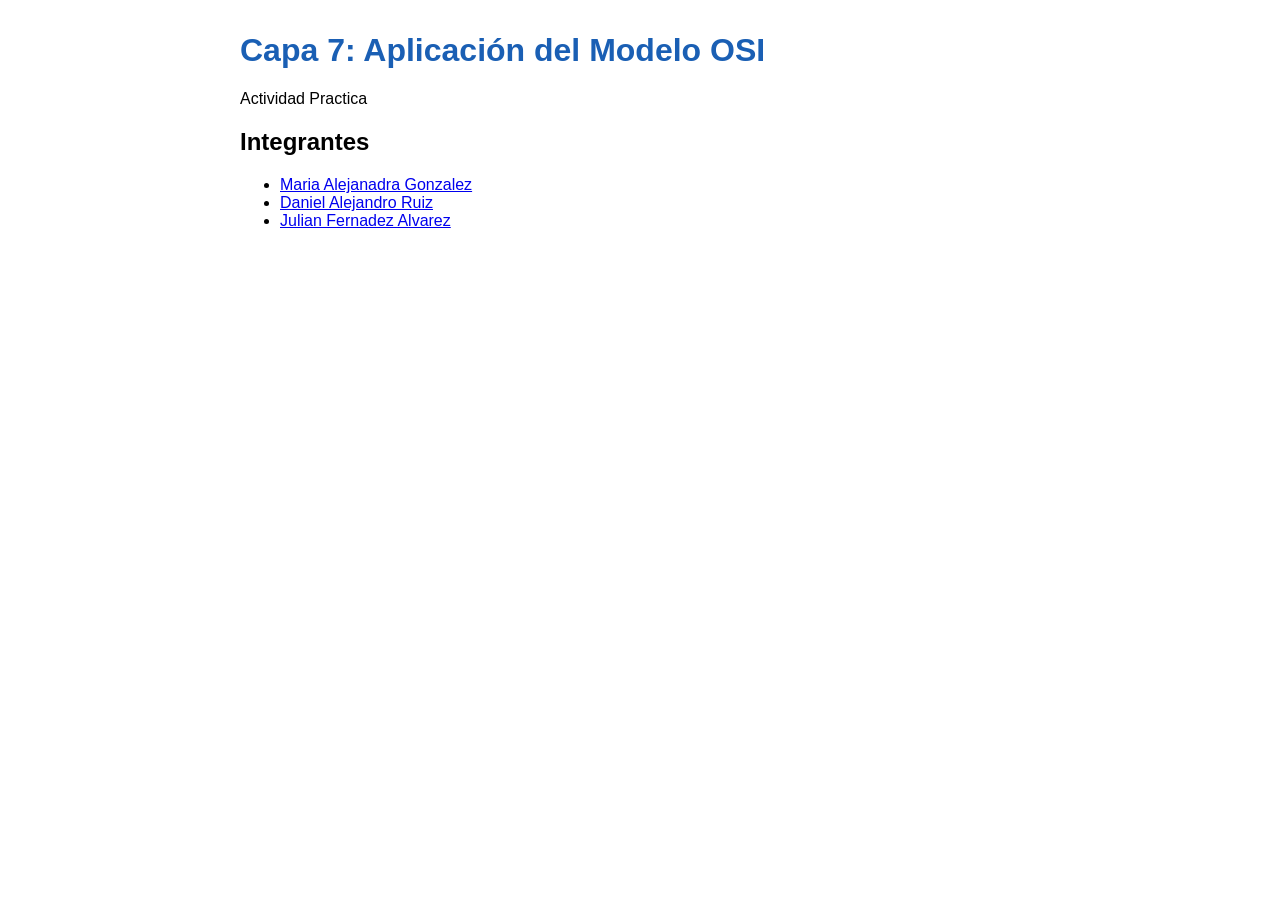
==== index.html @ 71e3ebeb "Primer commit: sitio HTML Capa 7" ====
<!DOCTYPE html>
<html lang="es">
<head>
  <meta charset="UTF-8">
  <title>Capa 7 - Modelo OSI</title>
  <link rel="stylesheet" href="css/estilo.css">
</head>
<body>
  <h1>Capa 7: Aplicación del Modelo OSI</h1>
  <p>Actividad Practica</p>
  <h2>Integrantes</h2>
  <ul>
    <li><a href="integrantes/integrante1.html">Maria Alejanadra Gonzalez</a></li>
    <li><a href="integrantes/integrante2.html">Daniel Alejandro Ruiz</a></li>
    <li><a href="integrantes/integrante3.html">Julian Fernadez Alvarez</a></li>
  </ul>
</body>
</html>
---- css/estilo.css ----
body { font-family: Arial, sans-serif; max-width: 800px; margin: 2rem auto; padding: 0 1rem; }
h1 { color: #1a5fb4; }
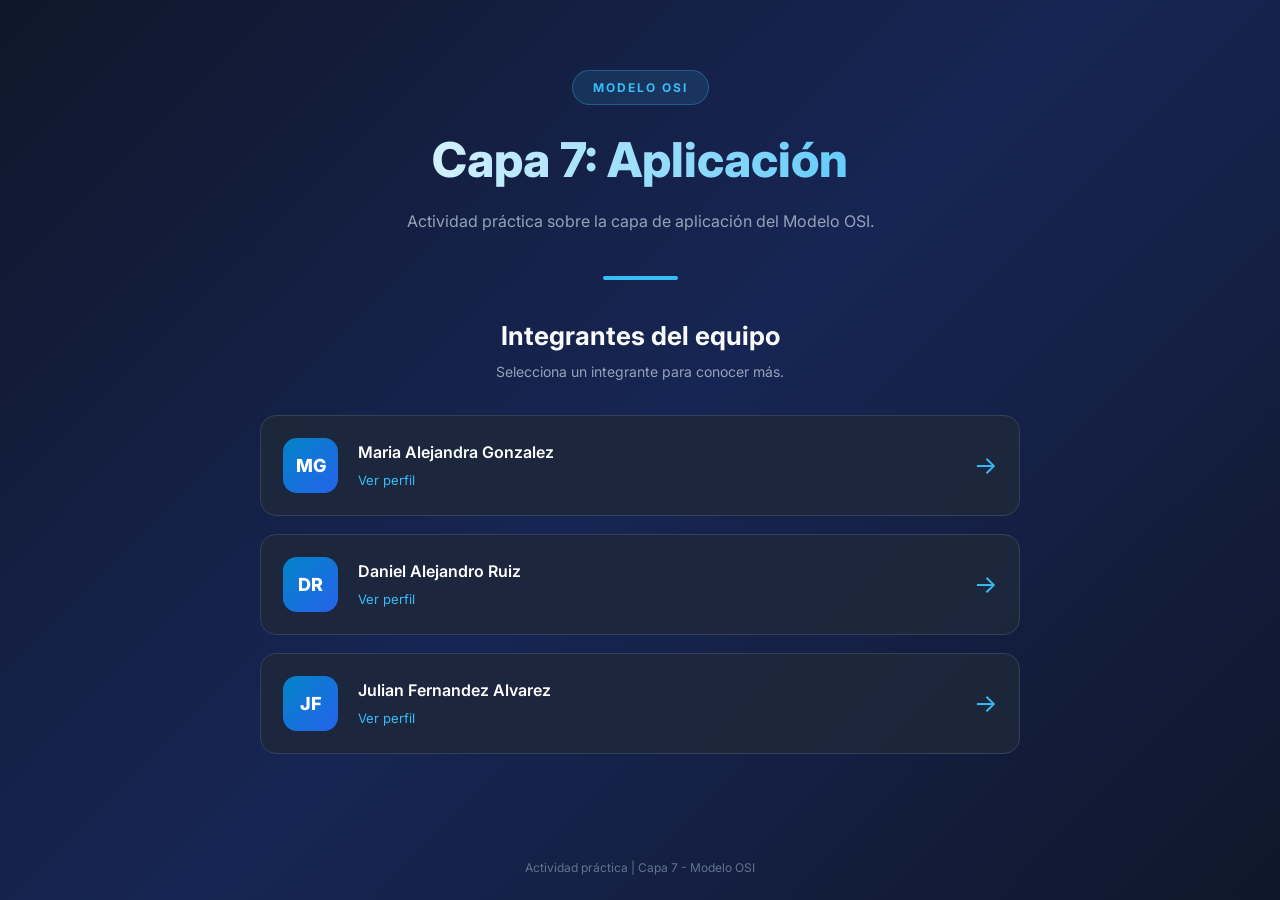
==== commit 77e1e159: "add: new styles in to page and my info" ====
--- a/index.html
+++ b/index.html
@@ -1,18 +1,66 @@
+
 <!DOCTYPE html>
 <html lang="es">
 <head>
   <meta charset="UTF-8">
+  <meta name="viewport" content="width=device-width, initial-scale=1.0">
   <title>Capa 7 - Modelo OSI</title>
   <link rel="stylesheet" href="css/estilo.css">
 </head>
 <body>
-  <h1>Capa 7: Aplicación del Modelo OSI</h1>
-  <p>Actividad Practica</p>
-  <h2>Integrantes</h2>
-  <ul>
-    <li><a href="integrantes/integrante1.html">Maria Alejanadra Gonzalez</a></li>
-    <li><a href="integrantes/integrante2.html">Daniel Alejandro Ruiz</a></li>
-    <li><a href="integrantes/integrante3.html">Julian Fernadez Alvarez</a></li>
-  </ul>
+
+  <main class="contenedor">
+    <div class="etiqueta">MODELO OSI</div>
+
+    <h1>Capa 7: Aplicación</h1>
+
+    <p class="descripcion">
+      Actividad práctica sobre la capa de aplicación
+      del Modelo OSI.
+    </p>
+
+    <div class="linea"></div>
+
+    <h2>Integrantes del equipo</h2>
+    <p class="subtitulo">
+      Selecciona un integrante para conocer más.
+    </p>
+
+    <div class="integrantes">
+
+      <a href="integrantes/integrante1.html" class="tarjeta">
+        <div class="avatar">MG</div>
+        <div class="informacion">
+          <h3>Maria Alejandra Gonzalez</h3>
+          <span>Ver perfil</span>
+        </div>
+        <span class="flecha">→</span>
+      </a>
+
+      <a href="integrantes/integrante2.html" class="tarjeta">
+        <div class="avatar">DR</div>
+        <div class="informacion">
+          <h3>Daniel Alejandro Ruiz</h3>
+          <span>Ver perfil</span>
+        </div>
+        <span class="flecha">→</span>
+      </a>
+
+      <a href="integrantes/integrante3.html" class="tarjeta">
+        <div class="avatar">JF</div>
+        <div class="informacion">
+          <h3>Julian Fernandez Alvarez</h3>
+          <span>Ver perfil</span>
+        </div>
+        <span class="flecha">→</span>
+      </a>
+
+    </div>
+  </main>
+
+  <footer>
+    Actividad práctica | Capa 7 - Modelo OSI
+  </footer>
+
 </body>
-</html>+</html>
--- a/css/estilo.css
+++ b/css/estilo.css
@@ -1,2 +1,377 @@
-body { font-family: Arial, sans-serif; max-width: 800px; margin: 2rem auto; padding: 0 1rem; }
-h1 { color: #1a5fb4; }+
+@import url('https://fonts.googleapis.com/css2?family=Inter:wght@400;500;600;700;800&display=swap');
+
+* {
+  margin: 0;
+  padding: 0;
+  box-sizing: border-box;
+}
+
+body {
+  font-family: 'Inter', sans-serif;
+  background: linear-gradient(135deg, #0f172a, #172554, #0f172a);
+  color: #f8fafc;
+  min-height: 100vh;
+  display: flex;
+  flex-direction: column;
+  align-items: center;
+  padding: 70px 20px 25px;
+}
+
+.contenedor {
+  width: 100%;
+  max-width: 760px;
+  text-align: center;
+}
+
+.etiqueta {
+  display: inline-block;
+  background: rgba(56, 189, 248, 0.12);
+  border: 1px solid rgba(56, 189, 248, 0.3);
+  color: #38bdf8;
+  padding: 9px 20px;
+  border-radius: 30px;
+  font-size: 12px;
+  font-weight: 700;
+  letter-spacing: 2px;
+  margin-bottom: 25px;
+}
+
+h1 {
+  font-size: clamp(32px, 6vw, 48px);
+  font-weight: 800;
+  margin-bottom: 18px;
+  background: linear-gradient(90deg, #ffffff, #38bdf8);
+  background-clip: text;
+  -webkit-background-clip: text;
+  -webkit-text-fill-color: transparent;
+}
+
+.descripcion {
+  color: #94a3b8;
+  font-size: 16px;
+  line-height: 1.8;
+}
+
+.linea {
+  width: 75px;
+  height: 4px;
+  background: #38bdf8;
+  border-radius: 10px;
+  margin: 40px auto;
+}
+
+h2 {
+  font-size: 26px;
+  margin-bottom: 12px;
+}
+
+.subtitulo {
+  color: #94a3b8;
+  font-size: 14px;
+  margin-bottom: 35px;
+}
+
+.integrantes {
+  display: flex;
+  flex-direction: column;
+  gap: 18px;
+}
+
+.tarjeta {
+  display: flex;
+  align-items: center;
+  gap: 20px;
+  text-align: left;
+  padding: 22px;
+  background: rgba(30, 41, 59, 0.85);
+  border: 1px solid #334155;
+  border-radius: 16px;
+  text-decoration: none;
+  color: white;
+  transition: all 0.3s ease;
+}
+
+.tarjeta:hover {
+  transform: translateY(-5px);
+  border-color: #38bdf8;
+  background: #1e3a5f;
+  box-shadow: 0 12px 30px rgba(56, 189, 248, 0.12);
+}
+
+.avatar {
+  width: 55px;
+  height: 55px;
+  min-width: 55px;
+  display: flex;
+  justify-content: center;
+  align-items: center;
+  border-radius: 14px;
+  background: linear-gradient(135deg, #0284c7, #2563eb);
+  font-weight: 800;
+  font-size: 18px;
+}
+
+.informacion {
+  flex: 1;
+}
+
+.informacion h3 {
+  font-size: 16px;
+  font-weight: 600;
+  margin-bottom: 7px;
+}
+
+.informacion span {
+  font-size: 13px;
+  color: #38bdf8;
+}
+
+.flecha {
+  font-size: 25px;
+  color: #38bdf8;
+  transition: transform 0.3s;
+}
+
+.tarjeta:hover .flecha {
+  transform: translateX(6px);
+}
+
+.tarjeta:focus-visible {
+  outline: 3px solid #38bdf8;
+  outline-offset: 4px;
+}
+
+footer {
+  margin-top: auto;
+  padding-top: 60px;
+  text-align: center;
+  font-size: 12px;
+  color: #64748b;
+}
+
+@media (max-width: 600px) {
+  body {
+    padding-top: 45px;
+  }
+
+  .tarjeta {
+    padding: 16px;
+    gap: 14px;
+  }
+
+  .informacion h3 {
+    font-size: 14px;
+  }
+
+  .avatar {
+    width: 45px;
+    height: 45px;
+    min-width: 45px;
+  }
+}
+
+
+/* ===================================
+   PÁGINAS DE INTEGRANTES
+=================================== */
+
+.pagina-perfil {
+  padding-top: 45px;
+}
+
+.perfil-contenedor {
+  width: 100%;
+  max-width: 850px;
+}
+
+.perfil-header {
+  text-align: center;
+  margin-bottom: 55px;
+}
+
+.perfil-avatar {
+  width: 85px;
+  height: 85px;
+  margin: 0 auto 25px;
+  border-radius: 24px;
+  background: linear-gradient(135deg, #0284c7, #2563eb);
+  display: flex;
+  align-items: center;
+  justify-content: center;
+  font-size: 30px;
+  font-weight: 800;
+  color: white;
+  box-shadow: 0 10px 35px rgba(56, 189, 248, 0.2);
+}
+
+.perfil-header h1 {
+  font-size: clamp(28px, 5vw, 42px);
+  margin: 20px 0;
+}
+
+.perfil-seccion {
+  margin-bottom: 45px;
+}
+
+.perfil-seccion h2 {
+  font-size: 25px;
+  margin-bottom: 20px;
+  color: #f8fafc;
+}
+
+.perfil-subtitulo {
+  color: #94a3b8;
+  font-size: 14px;
+  margin-bottom: 25px;
+}
+
+.perfil-card {
+  background: rgba(30, 41, 59, 0.85);
+  border: 1px solid #334155;
+  border-radius: 18px;
+  padding: 30px;
+  margin-bottom: 22px;
+  transition: border-color 0.3s ease;
+}
+
+.perfil-card:hover {
+  border-color: #38bdf8;
+}
+
+.perfil-card h3 {
+  color: #f8fafc;
+  font-size: 21px;
+  margin: 12px 0 20px;
+  line-height: 1.5;
+}
+
+.perfil-card p {
+  color: #cbd5e1;
+  font-size: 15px;
+  line-height: 1.9;
+  margin-bottom: 16px;
+}
+
+.perfil-card p:last-child {
+  margin-bottom: 0;
+}
+
+.tema-numero {
+  color: #38bdf8;
+  font-size: 12px;
+  font-weight: 700;
+  letter-spacing: 1.5px;
+}
+
+.osi-imagen {
+  display: flex;
+  justify-content: center;
+  padding: 20px;
+  margin: 25px 0;
+  background: #0f172a;
+  border-radius: 14px;
+}
+
+.osi-imagen img {
+  max-width: 100%;
+  height: auto;
+  border-radius: 8px;
+}
+
+.lista-capas {
+  list-style: none;
+  counter-reset: capa;
+  display: flex;
+  flex-direction: column;
+  gap: 12px;
+}
+
+.lista-capas li {
+  counter-increment: capa;
+  position: relative;
+  padding: 20px 20px 20px 65px;
+  background: #0f172a;
+  border: 1px solid #334155;
+  border-radius: 12px;
+}
+
+.lista-capas li::before {
+  content: counter(capa);
+  position: absolute;
+  top: 19px;
+  left: 18px;
+  width: 32px;
+  height: 32px;
+  background: #075985;
+  color: #7dd3fc;
+  border-radius: 9px;
+  display: flex;
+  justify-content: center;
+  align-items: center;
+  font-size: 14px;
+  font-weight: 700;
+}
+
+.lista-capas strong {
+  display: block;
+  color: #38bdf8;
+  margin-bottom: 8px;
+  font-size: 16px;
+}
+
+.lista-capas p {
+  margin: 0;
+  font-size: 14px;
+}
+
+.perfil-volver {
+  display: inline-flex;
+  align-items: center;
+  justify-content: center;
+  padding: 14px 25px;
+  background: #0284c7;
+  color: white;
+  text-decoration: none;
+  font-size: 14px;
+  font-weight: 600;
+  border-radius: 10px;
+  transition: all 0.3s ease;
+}
+
+.perfil-volver:hover {
+  background: #0369a1;
+  transform: translateX(-4px);
+}
+
+.perfil-volver:focus-visible {
+  outline: 3px solid #38bdf8;
+  outline-offset: 4px;
+}
+
+/* DISEÑO RESPONSIVE */
+
+@media (max-width: 600px) {
+  .perfil-card {
+    padding: 20px;
+  }
+
+  .perfil-header {
+    margin-bottom: 40px;
+  }
+
+  .perfil-seccion h2 {
+    font-size: 22px;
+  }
+
+  .lista-capas li {
+    padding: 18px 15px 18px 55px;
+  }
+
+  .lista-capas li::before {
+    left: 12px;
+    width: 30px;
+    height: 30px;
+  }
+}
+
